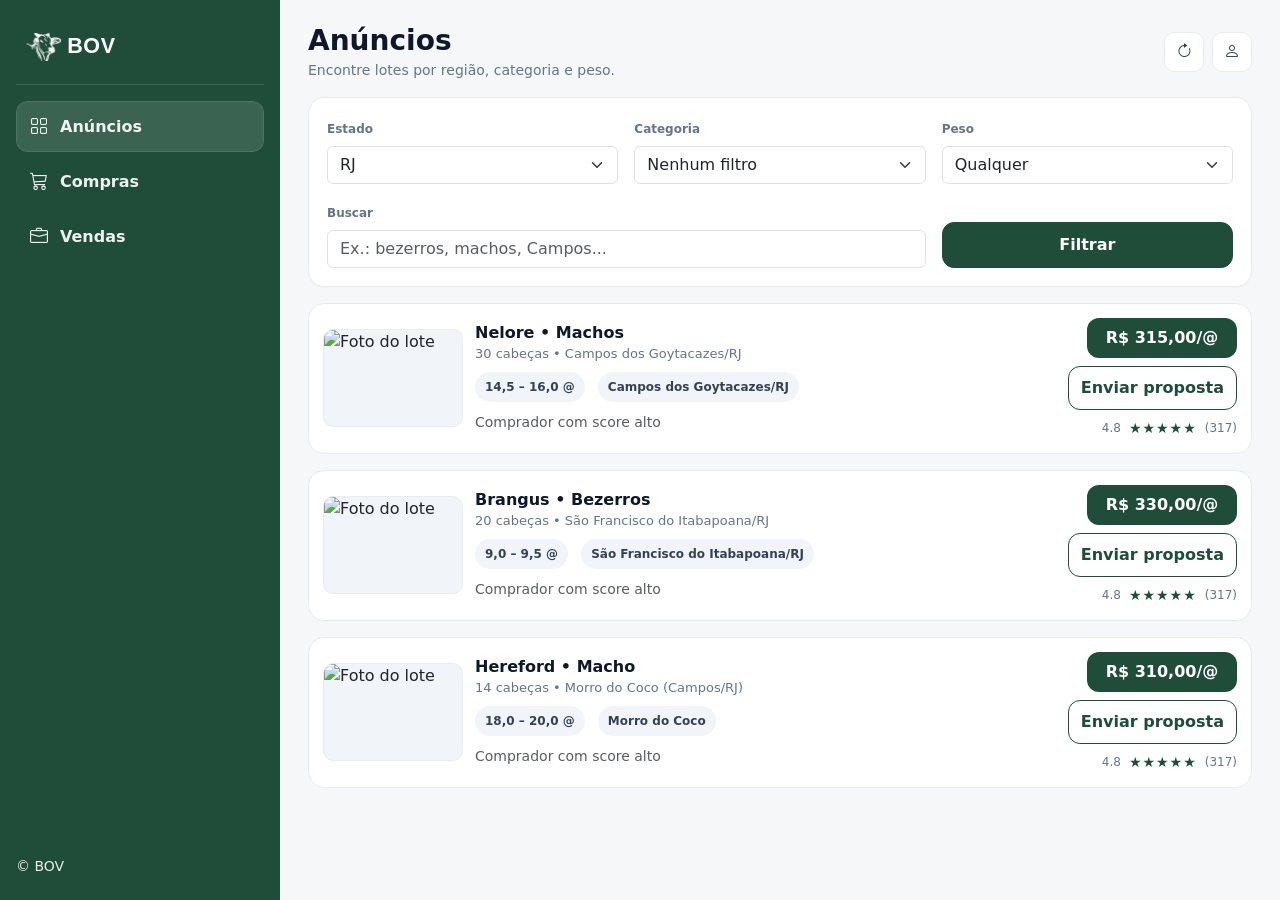
==== bov-site/anuncios.html @ c0578705 "Update anuncios.html" ====
<!doctype html>
<html lang="pt-br">
<head>
  <meta charset="utf-8" />
  <meta name="viewport" content="width=device-width, initial-scale=1" />
  <title>BOV • Anúncios</title>

  <!-- Bootstrap 5 -->
  <link href="https://cdn.jsdelivr.net/npm/bootstrap@5.3.3/dist/css/bootstrap.min.css" rel="stylesheet">
  <!-- Bootstrap Icons -->
  <link href="https://cdn.jsdelivr.net/npm/bootstrap-icons@1.11.3/font/bootstrap-icons.min.css" rel="stylesheet">

  <!-- Seu CSS (depois do Bootstrap) -->
  <link rel="stylesheet" href="main.css">

  <!-- CSS extra apenas para o layout do painel -->
  <style>
    :root{
      --bov-green: #1F4D3A;
      --bov-green-2: #1b4434;
      --bov-bg: #f6f7f9;
      --bov-border: #e9ecef;
    }

    body{ background: var(--bov-bg); }

    /* Sidebar (desktop) */
    .bov-shell{
      min-height: 100vh;
      display: flex;
    }
    .bov-sidebar{
      width: 280px;
      background: var(--bov-green);
      color: #fff;
      position: sticky;
      top: 0;
      height: 100vh;
      padding: 22px 16px;
      display: none; /* aparece no lg+ */
    }
    @media (min-width: 992px){
      .bov-sidebar{ display: flex; flex-direction: column; }
    }

    .bov-brand{
      display: flex;
      align-items: center;
      gap: 12px;
      padding: 6px 10px 18px;
      border-bottom: 1px solid rgba(255,255,255,.12);
      margin-bottom: 16px;
    }
    .bov-brand .logo-box{
      width: 42px; height: 42px;
      border-radius: 10px;
      background: rgba(255,255,255,.10);
      display: grid; place-items: center;
    }
    .bov-brand .brand-text{
      font-weight: 800;
      letter-spacing: .5px;
      font-size: 28px;
      line-height: 1;
      margin: 0;
    }

    .bov-nav .nav-link{
      color: rgba(255,255,255,.92);
      border-radius: 12px;
      padding: 12px 14px;
      display: flex;
      align-items: center;
      gap: 12px;
      font-weight: 600;
    }
    .bov-nav .nav-link:hover{
      background: rgba(255,255,255,.10);
      color: #fff;
    }
    .bov-nav .nav-link.active{
      background: rgba(255,255,255,.12);
      box-shadow: inset 0 0 0 1px rgba(255,255,255,.10);
    }
    .bov-nav .nav-link i{ font-size: 18px; }

    /* Área principal */
    .bov-main{
      flex: 1;
      padding: 18px 14px 40px;
    }
    @media (min-width: 992px){
      .bov-main{ padding: 24px 28px 60px; }
    }

    /* Topbar */
    .bov-topbar{
      display: flex;
      align-items: center;
      justify-content: space-between;
      gap: 12px;
      margin-bottom: 16px;
    }
    .bov-page-title{
      margin: 0;
      font-weight: 800;
      color: #0f172a;
      font-size: 28px;
    }
    .bov-page-sub{
      margin: 2px 0 0;
      color: #64748b;
      font-size: 14px;
    }
    .icon-btn{
      width: 40px; height: 40px;
      border-radius: 10px;
      border: 1px solid var(--bov-border);
      background: #fff;
      display: inline-flex;
      align-items: center;
      justify-content: center;
      color: #334155;
    }
    .icon-btn:hover{ background: #f8fafc; }

    /* Cards */
    .bov-card{
      border: 1px solid var(--bov-border);
      border-radius: 16px;
      background: #fff;
      box-shadow: 0 1px 0 rgba(15,23,42,.02);
    }
    .bov-card .card-body{ padding: 16px; }
    @media (min-width: 992px){
      .bov-card .card-body{ padding: 18px; }
    }

    .form-label{ font-size: 12px; color: #64748b; font-weight: 700; }

    .btn-bov{
      background: var(--bov-green);
      border-color: var(--bov-green);
      color: #fff;
      font-weight: 700;
      border-radius: 12px;
      padding: 10px 14px;
    }
    .btn-bov:hover{
      background: var(--bov-green-2);
      border-color: var(--bov-green-2);
      color: #fff;
    }

    /* Item de anúncio */
    .ad-item{
      padding: 14px;
      border-radius: 16px;
      border: 1px solid var(--bov-border);
      background: #fff;
      display: grid;
      grid-template-columns: 120px 1fr;
      gap: 12px;
    }
    @media (min-width: 768px){
      .ad-item{
        grid-template-columns: 140px 1fr 220px;
        align-items: center;
      }
    }
    .ad-thumb{
      width: 100%;
      height: 92px;
      border-radius: 10px;
      object-fit: cover;
      border: 1px solid var(--bov-border);
      background: #f1f5f9;
    }
    @media (min-width: 768px){
      .ad-thumb{ height: 98px; }
    }

    .ad-title{
      font-weight: 800;
      margin: 0 0 2px;
      color: #0f172a;
      font-size: 16px;
    }
    .ad-meta{
      color: #64748b;
      font-size: 13px;
      margin: 0 0 8px;
    }
    .chip{
      display: inline-flex;
      align-items: center;
      gap: 6px;
      padding: 6px 10px;
      border-radius: 999px;
      background: #f1f5f9;
      color: #334155;
      font-size: 12px;
      font-weight: 700;
      margin-right: 8px;
      margin-bottom: 6px;
    }

    .ad-right{
      display: flex;
      flex-direction: column;
      gap: 8px;
      align-items: flex-end;
      justify-content: center;
    }
    @media (max-width: 767.98px){
      .ad-right{
        grid-column: 1 / -1;
        align-items: stretch;
      }
    }
    .price-badge{
      background: var(--bov-green);
      color: #fff;
      font-weight: 900;
      border-radius: 12px;
      padding: 8px 12px;
      display: inline-block;
      text-align: center;
      min-width: 150px;
    }
    .btn-proposta{
      background: #ffffff;
      border: 1px solid var(--bov-green);
      color: var(--bov-green);
      font-weight: 800;
      border-radius: 12px;
      padding: 9px 12px;
    }
    .btn-proposta:hover{
      background: #f0f7f4;
      color: var(--bov-green);
      border-color: var(--bov-green);
    }
    .rating{
      color: #64748b;
      font-size: 12px;
      display: flex;
      align-items: center;
      gap: 8px;
      justify-content: flex-end;
    }
    .stars{
      color: #1F4D3A; /* pode trocar depois se quiser dourado */
      letter-spacing: 1px;
      font-size: 14px;
    }

    /* Offcanvas (mobile) */
    .offcanvas.bov-offcanvas{
      background: var(--bov-green);
      color: #fff;
    }
    .offcanvas .nav-link{ color: rgba(255,255,255,.92); }
    .offcanvas .nav-link.active{ background: rgba(255,255,255,.12); }
    .offcanvas .btn-close{ filter: invert(1); }

    .bov-logo{
  height: 38px;
  width: auto;
}
  </style>
</head>

<body>
  <div class="bov-shell">

    <!-- Sidebar (desktop) -->
    <aside class="bov-sidebar">
      <div class="bov-brand">
        <img src="assets/images/logo/white-logo.svg" alt="BOV" class="bov-logo">
      </div>

      <nav class="nav flex-column bov-nav gap-1">
        <a class="nav-link active" href="#">
          <i class="bi bi-grid"></i>
          Anúncios
        </a>
        <a class="nav-link" href="#">
          <i class="bi bi-cart3"></i>
          Compras
        </a>
        <a class="nav-link" href="#">
          <i class="bi bi-briefcase"></i>
          Vendas
        </a>
      </nav>

      <div class="mt-auto pt-3" style="opacity:.9;">
        <small>© BOV</small>
      </div>
    </aside>

    <!-- Main -->
    <main class="bov-main">

      <!-- Topbar (com botão do menu no mobile) -->
      <div class="bov-topbar">
        <div class="d-flex align-items-start gap-2">
          <!-- Botão menu (mobile) -->
          <button class="btn btn-bov d-lg-none" type="button"
                  data-bs-toggle="offcanvas" data-bs-target="#mobileMenu"
                  aria-controls="mobileMenu">
            <i class="bi bi-list"></i>
          </button>

          <div>
            <h1 class="bov-page-title">Anúncios</h1>
            <p class="bov-page-sub">Encontre lotes por região, categoria e peso.</p>
          </div>
        </div>

        <div class="d-flex align-items-center gap-2">
          <button class="icon-btn" type="button" aria-label="Atualizar">
            <i class="bi bi-arrow-clockwise"></i>
          </button>
          <button class="icon-btn" type="button" aria-label="Conta">
            <i class="bi bi-person"></i>
          </button>
        </div>
      </div>

      <!-- Filtros -->
      <section class="bov-card mb-3">
        <div class="card-body">
          <form class="row g-3 align-items-end">
            <div class="col-12 col-md-4">
              <label class="form-label" for="estado">Estado</label>
              <select class="form-select" id="estado">
                <option selected>RJ</option>
                <option>ES</option>
                <option>MG</option>
                <option>SP</option>
              </select>
            </div>

            <div class="col-12 col-md-4">
              <label class="form-label" for="categoria">Categoria</label>
              <select class="form-select" id="categoria">
                <option selected>Nenhum filtro</option>
                <option>Bezerros</option>
                <option>Machos</option>
                <option>Fêmeas</option>
              </select>
            </div>

            <div class="col-12 col-md-4">
              <label class="form-label" for="peso">Peso</label>
              <select class="form-select" id="peso">
                <option selected>Qualquer</option>
                <option>Até 10@</option>
                <option>10–14@</option>
                <option>14–18@</option>
                <option>18@+</option>
              </select>
            </div>

            <div class="col-12 col-md-8">
              <label class="form-label" for="buscar">Buscar</label>
              <input class="form-control" id="buscar" placeholder="Ex.: bezerros, machos, Campos..." />
            </div>

            <div class="col-12 col-md-4 d-grid">
              <button class="btn btn-bov" type="button">Filtrar</button>
            </div>
          </form>
        </div>
      </section>

      <!-- Lista de anúncios -->
      <section class="d-grid gap-3">

        <!-- Item 1 -->
        <article class="ad-item">
          <img class="ad-thumb" src="https://placehold.co/320x220" alt="Foto do lote" />

          <div>
            <h3 class="ad-title">Nelore • Machos</h3>
            <p class="ad-meta">30 cabeças • Campos dos Goytacazes/RJ</p>

            <div>
              <span class="chip">14,5 – 16,0 @</span>
              <span class="chip">Campos dos Goytacazes/RJ</span>
            </div>

            <div class="text-muted small mt-1">Comprador com score alto</div>
          </div>

          <div class="ad-right">
            <div class="price-badge">R$ 315,00/@</div>
            <button class="btn-proposta" type="button">Enviar proposta</button>
            <div class="rating">
              <span>4.8</span>
              <span class="stars" aria-label="Avaliação 4.8 de 5">★★★★★</span>
              <span>(317)</span>
            </div>
          </div>
        </article>

        <!-- Item 2 -->
        <article class="ad-item">
          <img class="ad-thumb" src="https://placehold.co/320x220" alt="Foto do lote" />

          <div>
            <h3 class="ad-title">Brangus • Bezerros</h3>
            <p class="ad-meta">20 cabeças • São Francisco do Itabapoana/RJ</p>

            <div>
              <span class="chip">9,0 – 9,5 @</span>
              <span class="chip">São Francisco do Itabapoana/RJ</span>
            </div>

            <div class="text-muted small mt-1">Comprador com score alto</div>
          </div>

          <div class="ad-right">
            <div class="price-badge">R$ 330,00/@</div>
            <button class="btn-proposta" type="button">Enviar proposta</button>
            <div class="rating">
              <span>4.8</span>
              <span class="stars" aria-label="Avaliação 4.8 de 5">★★★★★</span>
              <span>(317)</span>
            </div>
          </div>
        </article>

        <!-- Item 3 -->
        <article class="ad-item">
          <img class="ad-thumb" src="https://placehold.co/320x220" alt="Foto do lote" />

          <div>
            <h3 class="ad-title">Hereford • Macho</h3>
            <p class="ad-meta">14 cabeças • Morro do Coco (Campos/RJ)</p>

            <div>
              <span class="chip">18,0 – 20,0 @</span>
              <span class="chip">Morro do Coco</span>
            </div>

            <div class="text-muted small mt-1">Comprador com score alto</div>
          </div>

          <div class="ad-right">
            <div class="price-badge">R$ 310,00/@</div>
            <button class="btn-proposta" type="button">Enviar proposta</button>
            <div class="rating">
              <span>4.8</span>
              <span class="stars" aria-label="Avaliação 4.8 de 5">★★★★★</span>
              <span>(317)</span>
            </div>
          </div>
        </article>

      </section>

    </main>
  </div>

  <!-- Offcanvas menu (mobile) -->
  <div class="offcanvas offcanvas-start bov-offcanvas" tabindex="-1" id="mobileMenu" aria-labelledby="mobileMenuLabel">
    <div class="offcanvas-header">
      <div class="d-flex align-items-center gap-2">
        <div class="logo-box" aria-hidden="true">
          <i class="bi bi-droplet-half"></i>
        </div>
         <img src="assets/images/logo/white-logo.svg" alt="BOV" class="bov-logo">
      </div>
      <button type="button" class="btn-close" data-bs-dismiss="offcanvas" aria-label="Fechar"></button>
    </div>
    <div class="offcanvas-body">
      <nav class="nav flex-column bov-nav gap-1">
        <a class="nav-link active" href="#"><i class="bi bi-grid"></i> Anúncios</a>
        <a class="nav-link" href="#"><i class="bi bi-cart3"></i> Compras</a>
        <a class="nav-link" href="#"><i class="bi bi-briefcase"></i> Vendas</a>
      </nav>
    </div>
  </div>

  <!-- Bootstrap JS -->
  <script src="https://cdn.jsdelivr.net/npm/bootstrap@5.3.3/dist/js/bootstrap.bundle.min.js"></script>
</body>
</html>
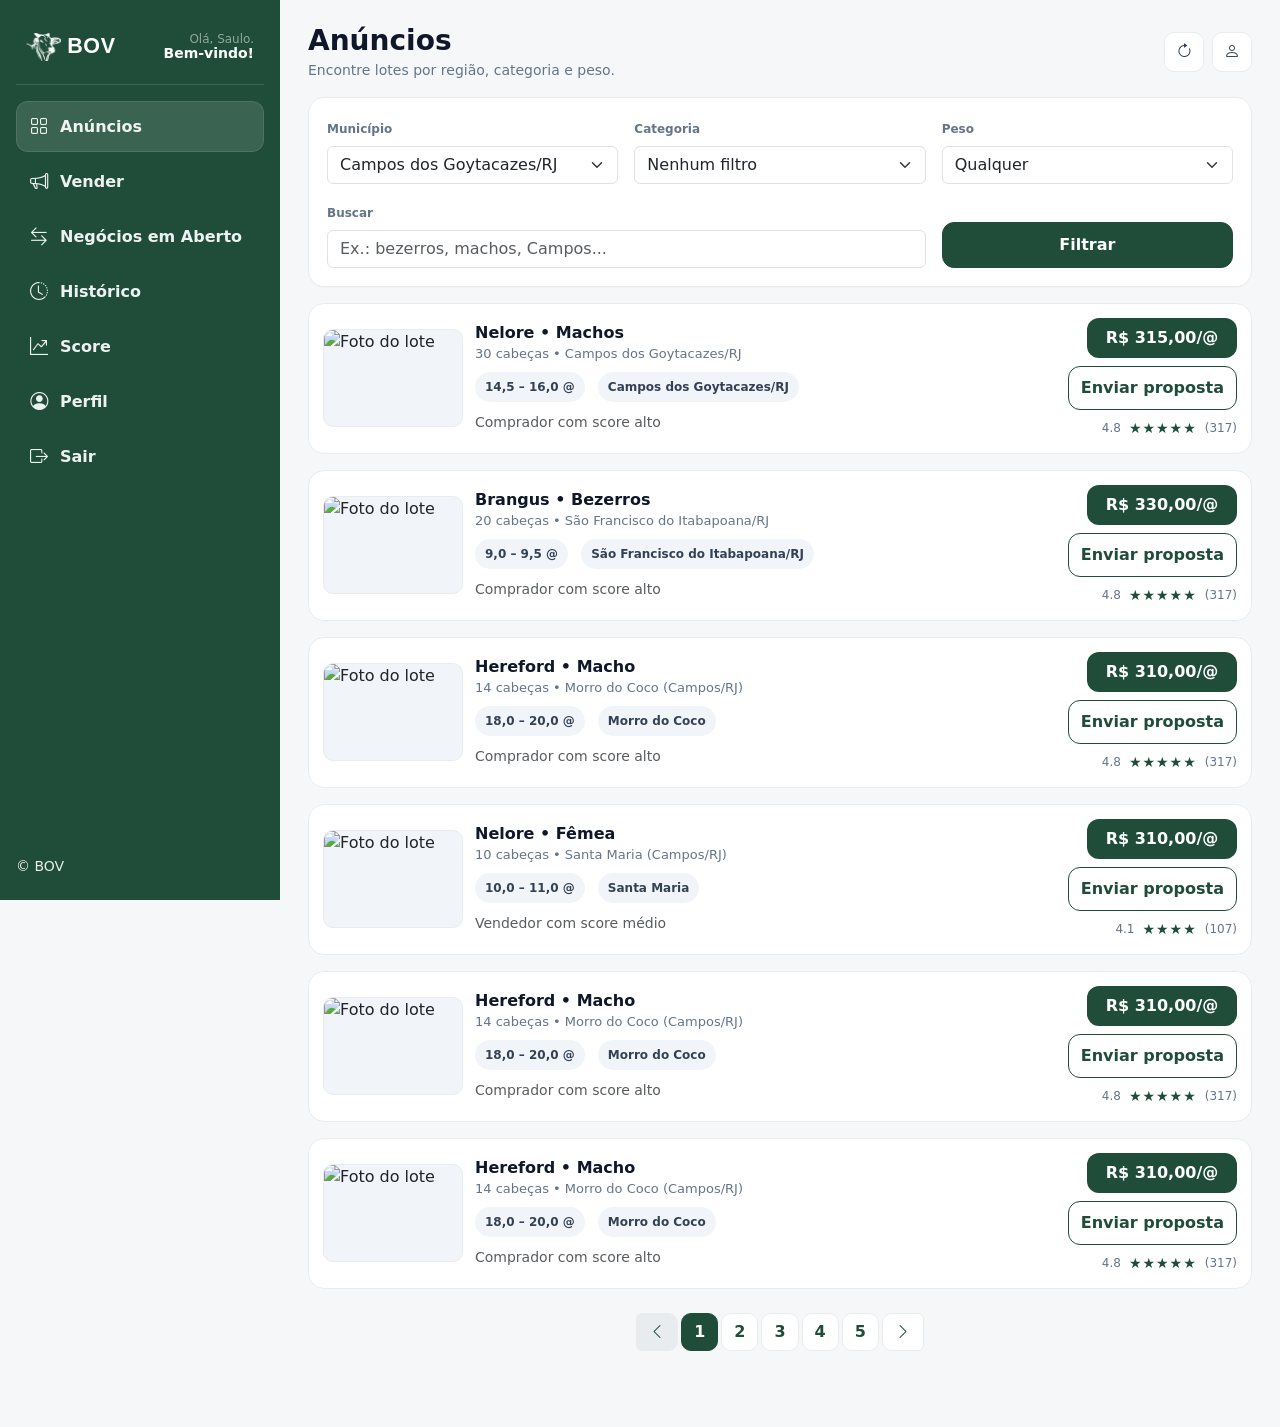
==== commit 9c6d182c: "Update anuncios.html" ====
--- a/bov-site/anuncios.html
+++ b/bov-site/anuncios.html
@@ -265,9 +265,43 @@
     .offcanvas .btn-close{ filter: invert(1); }
 
     .bov-logo{
-  height: 38px;
-  width: auto;
+    height: 38px;
+    width: auto;
+    }
+
+    .pagination .page-link{
+  color: #1F4D3A; /* mesma cor da sidebar */
+  border-radius: 10px;
+  margin: 0 4px;
+  border: 1px solid #e9ecef;
+  font-weight: 600;
 }
+
+.pagination .page-item.active .page-link{
+  background-color: #1F4D3A;
+  border-color: #1F4D3A;
+  color: #fff;
+}
+
+.pagination .page-link:hover{
+  background-color: rgba(31, 77, 58, 0.08);
+  color: #1F4D3A;
+  border-color: #1F4D3A;
+}
+
+.welcome-text{
+  line-height: 1.1;
+}
+
+.welcome-text .small{
+  font-size: 12px;
+}
+
+.welcome-text .fw-bold{
+  font-size: 14px;
+}
+
+
   </style>
 </head>
 
@@ -276,24 +310,57 @@
 
     <!-- Sidebar (desktop) -->
     <aside class="bov-sidebar">
-      <div class="bov-brand">
-        <img src="assets/images/logo/white-logo.svg" alt="BOV" class="bov-logo">
-      </div>
-
-      <nav class="nav flex-column bov-nav gap-1">
-        <a class="nav-link active" href="#">
-          <i class="bi bi-grid"></i>
-          Anúncios
-        </a>
-        <a class="nav-link" href="#">
-          <i class="bi bi-cart3"></i>
-          Compras
-        </a>
-        <a class="nav-link" href="#">
-          <i class="bi bi-briefcase"></i>
-          Vendas
-        </a>
-      </nav>
+      <div class="bov-brand d-flex align-items-center justify-content-between">
+  
+  <div class="d-flex align-items-center gap-3">
+    <img src="assets/images/logo/white-logo.svg" alt="BOV" class="bov-logo">
+  </div>
+
+  <div class="welcome-text text-end">
+    <div class="small text-white-50">Olá, Saulo.</div>
+    <div class="fw-bold text-white">Bem-vindo!</div>
+  </div>
+
+</div>
+
+<nav class="nav flex-column bov-nav gap-1">
+
+  <a class="nav-link active" href="#">
+    <i class="bi bi-grid"></i>
+    Anúncios
+  </a>
+
+  <a class="nav-link" href="#">
+    <i class="bi bi-megaphone"></i>
+    Vender
+  </a>
+
+  <a class="nav-link" href="#">
+    <i class="bi bi-arrow-left-right"></i>
+    Negócios em Aberto
+  </a>
+
+  <a class="nav-link" href="#">
+    <i class="bi bi-clock-history"></i>
+    Histórico
+  </a>
+
+  <a class="nav-link" href="#">
+    <i class="bi bi-graph-up-arrow"></i>
+    Score
+  </a>
+
+  <a class="nav-link" href="#">
+    <i class="bi bi-person-circle"></i>
+    Perfil
+  </a>
+
+  <a class="nav-link" href="#">
+    <i class="bi bi-box-arrow-right"></i>
+    Sair
+  </a>
+
+</nav>
 
       <div class="mt-auto pt-3" style="opacity:.9;">
         <small>© BOV</small>
@@ -334,12 +401,14 @@
         <div class="card-body">
           <form class="row g-3 align-items-end">
             <div class="col-12 col-md-4">
-              <label class="form-label" for="estado">Estado</label>
-              <select class="form-select" id="estado">
-                <option selected>RJ</option>
-                <option>ES</option>
-                <option>MG</option>
-                <option>SP</option>
+              <label class="form-label" for="municipio">Município</label>
+              <select class="form-select" id="municipio">
+                <option >Cambuci/RJ</option>
+                <option selected>Campos dos Goytacazes/RJ</option>
+                <option>Itaperuna/RJ</option>
+                <option>Bom Jesus do Itabapoana/RJ</option>
+                <option>São Fidélis/RJ</option>
+                <option>São Francisco do Itabapoana/RJ</option>
               </select>
             </div>
 
@@ -460,10 +529,137 @@
           </div>
         </article>
 
+ <!-- Item 4 -->
+        <article class="ad-item">
+          <img class="ad-thumb" src="https://placehold.co/320x220" alt="Foto do lote" />
+
+          <div>
+            <h3 class="ad-title">Nelore • Fêmea</h3>
+            <p class="ad-meta">10 cabeças • Santa Maria (Campos/RJ)</p>
+
+            <div>
+              <span class="chip">10,0 – 11,0 @</span>
+              <span class="chip">Santa Maria</span>
+            </div>
+
+            <div class="text-muted small mt-1">Vendedor com score médio</div>
+          </div>
+
+          <div class="ad-right">
+            <div class="price-badge">R$ 310,00/@</div>
+            <button class="btn-proposta" type="button">Enviar proposta</button>
+            <div class="rating">
+              <span>4.1</span>
+              <span class="stars" aria-label="Avaliação 4.1 de 5">★★★★</span>
+              <span>(107)</span>
+            </div>
+          </div>
+        </article>
+
+         <!-- Item 5 -->
+        <article class="ad-item">
+          <img class="ad-thumb" src="https://placehold.co/320x220" alt="Foto do lote" />
+
+          <div>
+            <h3 class="ad-title">Hereford • Macho</h3>
+            <p class="ad-meta">14 cabeças • Morro do Coco (Campos/RJ)</p>
+
+            <div>
+              <span class="chip">18,0 – 20,0 @</span>
+              <span class="chip">Morro do Coco</span>
+            </div>
+
+            <div class="text-muted small mt-1">Comprador com score alto</div>
+          </div>
+
+          <div class="ad-right">
+            <div class="price-badge">R$ 310,00/@</div>
+            <button class="btn-proposta" type="button">Enviar proposta</button>
+            <div class="rating">
+              <span>4.8</span>
+              <span class="stars" aria-label="Avaliação 4.8 de 5">★★★★★</span>
+              <span>(317)</span>
+            </div>
+          </div>
+        </article>
+
+         <!-- Item 6 -->
+        <article class="ad-item">
+          <img class="ad-thumb" src="https://placehold.co/320x220" alt="Foto do lote" />
+
+          <div>
+            <h3 class="ad-title">Hereford • Macho</h3>
+            <p class="ad-meta">14 cabeças • Morro do Coco (Campos/RJ)</p>
+
+            <div>
+              <span class="chip">18,0 – 20,0 @</span>
+              <span class="chip">Morro do Coco</span>
+            </div>
+
+            <div class="text-muted small mt-1">Comprador com score alto</div>
+          </div>
+
+          <div class="ad-right">
+            <div class="price-badge">R$ 310,00/@</div>
+            <button class="btn-proposta" type="button">Enviar proposta</button>
+            <div class="rating">
+              <span>4.8</span>
+              <span class="stars" aria-label="Avaliação 4.8 de 5">★★★★★</span>
+              <span>(317)</span>
+            </div>
+          </div>
+        </article>
+
+
+
+
+
+
+
+        
       </section>
-
+<nav aria-label="Paginação de anúncios" class="mt-4">
+  <ul class="pagination justify-content-center">
+
+    <li class="page-item disabled">
+      <a class="page-link" href="#" tabindex="-1">
+        <i class="bi bi-chevron-left"></i>
+      </a>
+    </li>
+
+    <li class="page-item active">
+      <a class="page-link" href="#">1</a>
+    </li>
+
+    <li class="page-item">
+      <a class="page-link" href="#">2</a>
+    </li>
+
+    <li class="page-item">
+      <a class="page-link" href="#">3</a>
+    </li>
+
+    <li class="page-item">
+      <a class="page-link" href="#">4</a>
+    </li>
+
+    <li class="page-item">
+      <a class="page-link" href="#">5</a>
+    </li>
+
+    <li class="page-item">
+      <a class="page-link" href="#">
+        <i class="bi bi-chevron-right"></i>
+      </a>
+    </li>
+
+  </ul>
+</nav>
     </main>
+    
   </div>
+
+  
 
   <!-- Offcanvas menu (mobile) -->
   <div class="offcanvas offcanvas-start bov-offcanvas" tabindex="-1" id="mobileMenu" aria-labelledby="mobileMenuLabel">
@@ -472,15 +668,19 @@
         <div class="logo-box" aria-hidden="true">
           <i class="bi bi-droplet-half"></i>
         </div>
-         <img src="assets/images/logo/white-logo.svg" alt="BOV" class="bov-logo">
+        <img src="assets/images/logo/white-logo.svg" alt="BOV" class="bov-logo">
       </div>
       <button type="button" class="btn-close" data-bs-dismiss="offcanvas" aria-label="Fechar"></button>
     </div>
     <div class="offcanvas-body">
       <nav class="nav flex-column bov-nav gap-1">
         <a class="nav-link active" href="#"><i class="bi bi-grid"></i> Anúncios</a>
-        <a class="nav-link" href="#"><i class="bi bi-cart3"></i> Compras</a>
-        <a class="nav-link" href="#"><i class="bi bi-briefcase"></i> Vendas</a>
+        <a class="nav-link" href="#"><i class="bi bi-megaphone"></i> Vender</a>
+        <a class="nav-link" href="#"><i class="bi bi-arrow-left-right"></i> Negócios em Aberto</a>
+        <a class="nav-link" href="#"><i class="bi bi-clock-history"></i> Histórico</a>
+        <a class="nav-link" href="#"><i class="bi bi-graph-up-arrow"></i> Score</a>
+        <a class="nav-link" href="#"><i class="bi bi-person-circle"></i> Perfil</a>
+        <a class="nav-link" href="#"><i class="bi bi-box-arrow-right"></i> Sair</a>
       </nav>
     </div>
   </div>
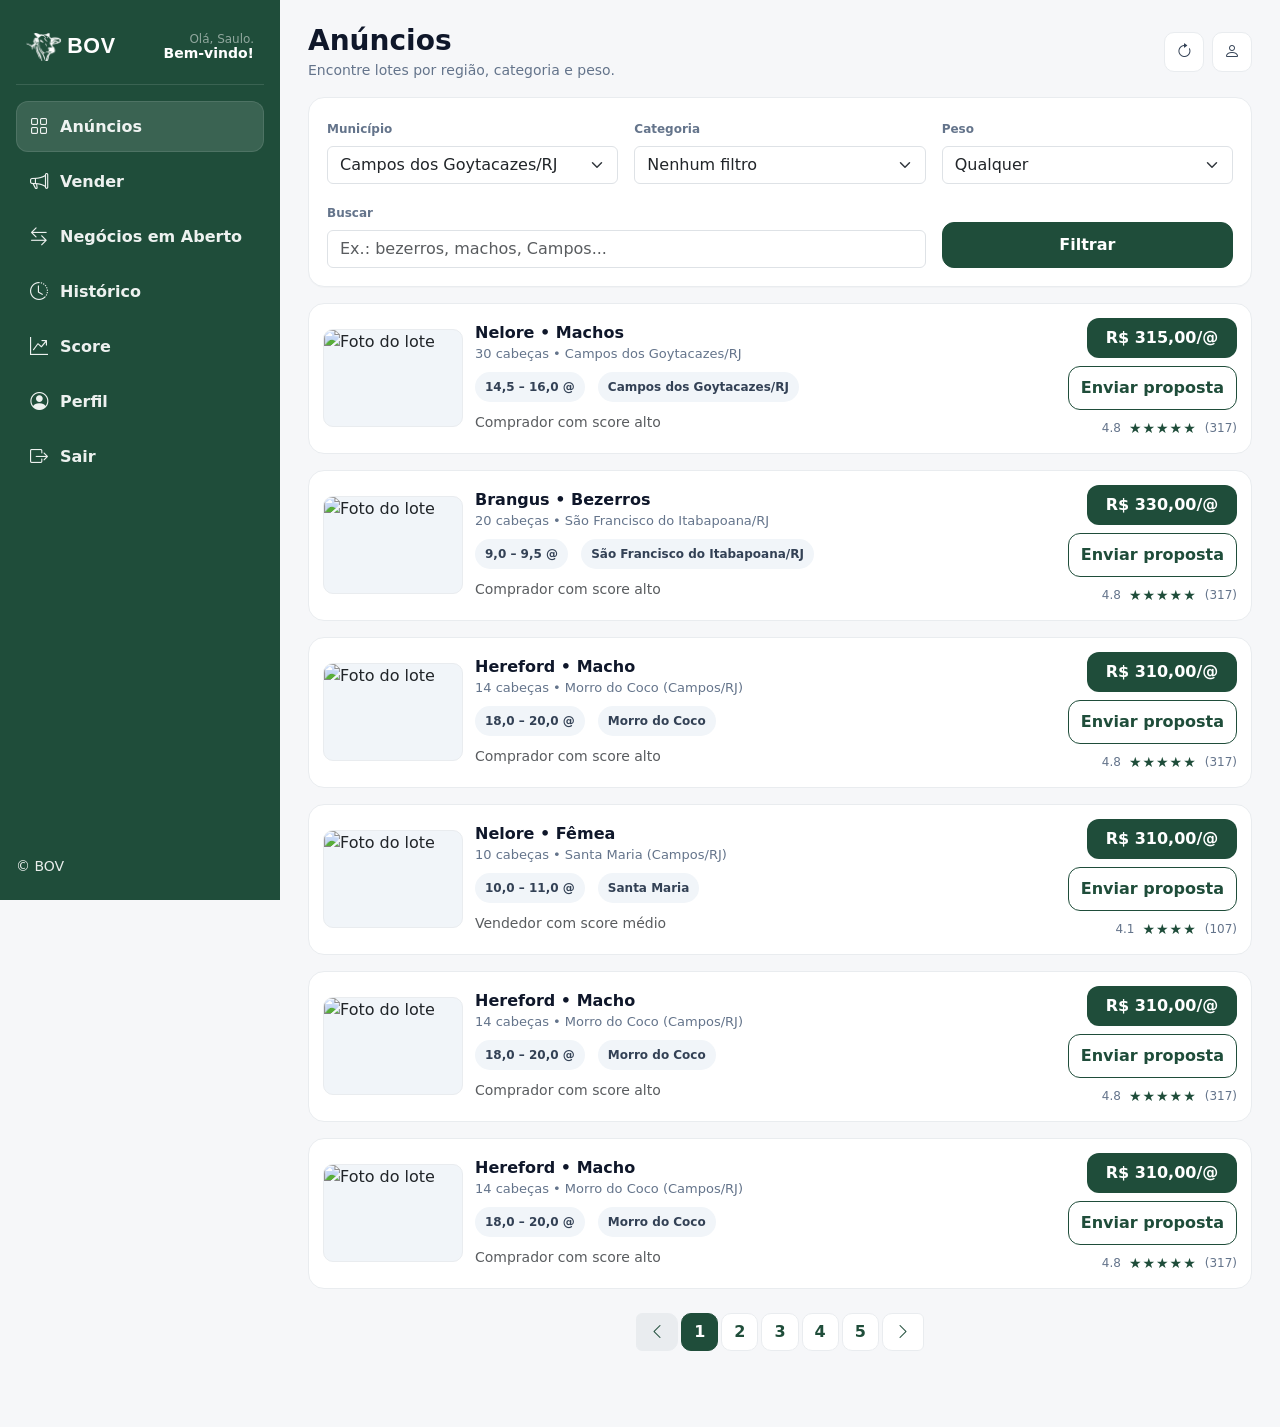
==== commit eebe694d: "Update anuncios.html" ====
--- a/bov-site/anuncios.html
+++ b/bov-site/anuncios.html
@@ -664,14 +664,13 @@
   <!-- Offcanvas menu (mobile) -->
   <div class="offcanvas offcanvas-start bov-offcanvas" tabindex="-1" id="mobileMenu" aria-labelledby="mobileMenuLabel">
     <div class="offcanvas-header">
-      <div class="d-flex align-items-center gap-2">
-        <div class="logo-box" aria-hidden="true">
-          <i class="bi bi-droplet-half"></i>
-        </div>
-        <img src="assets/images/logo/white-logo.svg" alt="BOV" class="bov-logo">
-      </div>
-      <button type="button" class="btn-close" data-bs-dismiss="offcanvas" aria-label="Fechar"></button>
+  <div class="d-flex align-items-center gap-3">
+    <img src="assets/images/logo/white-logo.svg" alt="BOV" class="bov-logo">
+    <div class="welcome-text">
+      <div class="small text-white-50">Olá, Saulo.</div>
+      <div class="fw-bold text-white">Bem-vindo!</div>
     </div>
+  </div>
     <div class="offcanvas-body">
       <nav class="nav flex-column bov-nav gap-1">
         <a class="nav-link active" href="#"><i class="bi bi-grid"></i> Anúncios</a>
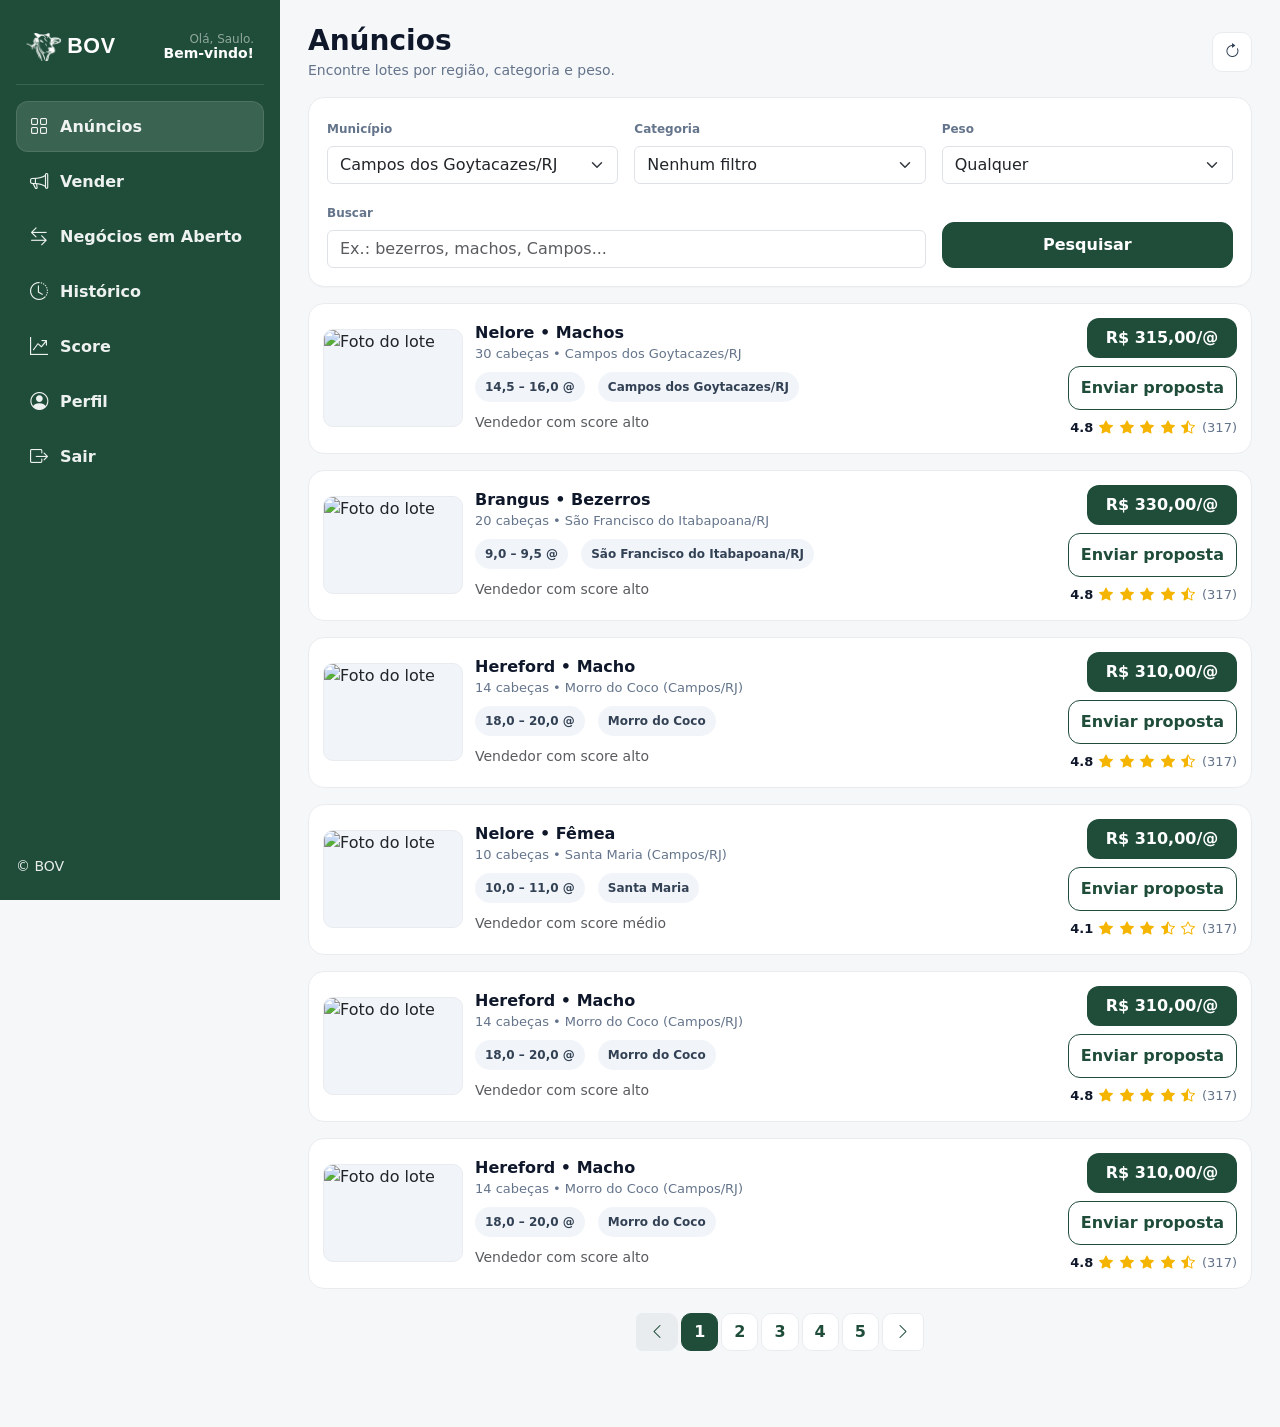
==== commit facf76fd: "Update anuncios.html" ====
--- a/bov-site/anuncios.html
+++ b/bov-site/anuncios.html
@@ -301,7 +301,23 @@
   font-size: 14px;
 }
 
-
+.stars{
+  color: #f4b400; /* dourado elegante */
+  font-size: 14px;
+}
+
+.rating{
+  display: flex;
+  align-items: center;
+  gap: 6px;
+  font-size: 13px;
+  color: #64748b;
+}
+
+.rating-value{
+  font-weight: 700;
+  color: #0f172a;
+}
   </style>
 </head>
 
@@ -389,9 +405,6 @@
         <div class="d-flex align-items-center gap-2">
           <button class="icon-btn" type="button" aria-label="Atualizar">
             <i class="bi bi-arrow-clockwise"></i>
-          </button>
-          <button class="icon-btn" type="button" aria-label="Conta">
-            <i class="bi bi-person"></i>
           </button>
         </div>
       </div>
@@ -439,7 +452,7 @@
             </div>
 
             <div class="col-12 col-md-4 d-grid">
-              <button class="btn btn-bov" type="button">Filtrar</button>
+              <button class="btn btn-bov" type="button">Pesquisar</button>
             </div>
           </form>
         </div>
@@ -461,17 +474,26 @@
               <span class="chip">Campos dos Goytacazes/RJ</span>
             </div>
 
-            <div class="text-muted small mt-1">Comprador com score alto</div>
+            <div class="text-muted small mt-1">Vendedor com score alto</div>
           </div>
 
           <div class="ad-right">
             <div class="price-badge">R$ 315,00/@</div>
-            <button class="btn-proposta" type="button">Enviar proposta</button>
-            <div class="rating">
-              <span>4.8</span>
-              <span class="stars" aria-label="Avaliação 4.8 de 5">★★★★★</span>
-              <span>(317)</span>
-            </div>
+            <button class="btn-proposta" type="button">Enviar proposta</button>         
+                <div class="rating">
+                <span class="rating-value">4.8</span>
+
+                <div class="stars">
+                    <i class="bi bi-star-fill"></i>
+                    <i class="bi bi-star-fill"></i>
+                    <i class="bi bi-star-fill"></i>
+                    <i class="bi bi-star-fill"></i>
+                    <i class="bi bi-star-half"></i>
+                </div>
+
+                <span class="rating-count">(317)</span>
+                </div>
+
           </div>
         </article>
 
@@ -488,16 +510,24 @@
               <span class="chip">São Francisco do Itabapoana/RJ</span>
             </div>
 
-            <div class="text-muted small mt-1">Comprador com score alto</div>
+            <div class="text-muted small mt-1">Vendedor com score alto</div>
           </div>
 
           <div class="ad-right">
             <div class="price-badge">R$ 330,00/@</div>
             <button class="btn-proposta" type="button">Enviar proposta</button>
             <div class="rating">
-              <span>4.8</span>
-              <span class="stars" aria-label="Avaliação 4.8 de 5">★★★★★</span>
-              <span>(317)</span>
+            <span class="rating-value">4.8</span>
+
+            <div class="stars">
+                <i class="bi bi-star-fill"></i>
+                <i class="bi bi-star-fill"></i>
+                <i class="bi bi-star-fill"></i>
+                <i class="bi bi-star-fill"></i>
+                <i class="bi bi-star-half"></i>
+            </div>
+
+            <span class="rating-count">(317)</span>
             </div>
           </div>
         </article>
@@ -515,17 +545,25 @@
               <span class="chip">Morro do Coco</span>
             </div>
 
-            <div class="text-muted small mt-1">Comprador com score alto</div>
+            <div class="text-muted small mt-1">Vendedor com score alto</div>
           </div>
 
           <div class="ad-right">
             <div class="price-badge">R$ 310,00/@</div>
             <button class="btn-proposta" type="button">Enviar proposta</button>
-            <div class="rating">
-              <span>4.8</span>
-              <span class="stars" aria-label="Avaliação 4.8 de 5">★★★★★</span>
-              <span>(317)</span>
-            </div>
+                <div class="rating">
+                <span class="rating-value">4.8</span>
+
+                <div class="stars">
+                    <i class="bi bi-star-fill"></i>
+                    <i class="bi bi-star-fill"></i>
+                    <i class="bi bi-star-fill"></i>
+                    <i class="bi bi-star-fill"></i>
+                    <i class="bi bi-star-half"></i>
+                </div>
+
+                <span class="rating-count">(317)</span>
+                </div>
           </div>
         </article>
 
@@ -548,11 +586,19 @@
           <div class="ad-right">
             <div class="price-badge">R$ 310,00/@</div>
             <button class="btn-proposta" type="button">Enviar proposta</button>
-            <div class="rating">
-              <span>4.1</span>
-              <span class="stars" aria-label="Avaliação 4.1 de 5">★★★★</span>
-              <span>(107)</span>
-            </div>
+                <div class="rating">
+                <span class="rating-value">4.1</span>
+
+                <div class="stars">
+                    <i class="bi bi-star-fill"></i>
+                    <i class="bi bi-star-fill"></i>
+                    <i class="bi bi-star-fill"></i>
+                    <i class="bi bi-star-half"></i>
+                    <i class="bi bi-star"></i>
+                </div>
+
+                <span class="rating-count">(317)</span>
+                </div>
           </div>
         </article>
 
@@ -569,17 +615,25 @@
               <span class="chip">Morro do Coco</span>
             </div>
 
-            <div class="text-muted small mt-1">Comprador com score alto</div>
+            <div class="text-muted small mt-1">Vendedor com score alto</div>
           </div>
 
           <div class="ad-right">
             <div class="price-badge">R$ 310,00/@</div>
             <button class="btn-proposta" type="button">Enviar proposta</button>
-            <div class="rating">
-              <span>4.8</span>
-              <span class="stars" aria-label="Avaliação 4.8 de 5">★★★★★</span>
-              <span>(317)</span>
-            </div>
+                <div class="rating">
+                <span class="rating-value">4.8</span>
+
+                <div class="stars">
+                    <i class="bi bi-star-fill"></i>
+                    <i class="bi bi-star-fill"></i>
+                    <i class="bi bi-star-fill"></i>
+                    <i class="bi bi-star-fill"></i>
+                    <i class="bi bi-star-half"></i>
+                </div>
+
+                <span class="rating-count">(317)</span>
+                </div>
           </div>
         </article>
 
@@ -596,17 +650,25 @@
               <span class="chip">Morro do Coco</span>
             </div>
 
-            <div class="text-muted small mt-1">Comprador com score alto</div>
+            <div class="text-muted small mt-1">Vendedor com score alto</div>
           </div>
 
           <div class="ad-right">
             <div class="price-badge">R$ 310,00/@</div>
             <button class="btn-proposta" type="button">Enviar proposta</button>
-            <div class="rating">
-              <span>4.8</span>
-              <span class="stars" aria-label="Avaliação 4.8 de 5">★★★★★</span>
-              <span>(317)</span>
-            </div>
+                <div class="rating">
+                <span class="rating-value">4.8</span>
+
+                <div class="stars">
+                    <i class="bi bi-star-fill"></i>
+                    <i class="bi bi-star-fill"></i>
+                    <i class="bi bi-star-fill"></i>
+                    <i class="bi bi-star-fill"></i>
+                    <i class="bi bi-star-half"></i>
+                </div>
+
+                <span class="rating-count">(317)</span>
+                </div>
           </div>
         </article>
 
@@ -664,13 +726,11 @@
   <!-- Offcanvas menu (mobile) -->
   <div class="offcanvas offcanvas-start bov-offcanvas" tabindex="-1" id="mobileMenu" aria-labelledby="mobileMenuLabel">
     <div class="offcanvas-header">
-  <div class="d-flex align-items-center gap-3">
-    <img src="assets/images/logo/white-logo.svg" alt="BOV" class="bov-logo">
-    <div class="welcome-text">
-      <div class="small text-white-50">Olá, Saulo.</div>
-      <div class="fw-bold text-white">Bem-vindo!</div>
+      <div class="d-flex align-items-center gap-2">
+        <img src="assets/images/logo/white-logo.svg" alt="BOV" class="bov-logo">
+      </div>
+      <button type="button" class="btn-close" data-bs-dismiss="offcanvas" aria-label="Fechar"></button>
     </div>
-  </div>
     <div class="offcanvas-body">
       <nav class="nav flex-column bov-nav gap-1">
         <a class="nav-link active" href="#"><i class="bi bi-grid"></i> Anúncios</a>
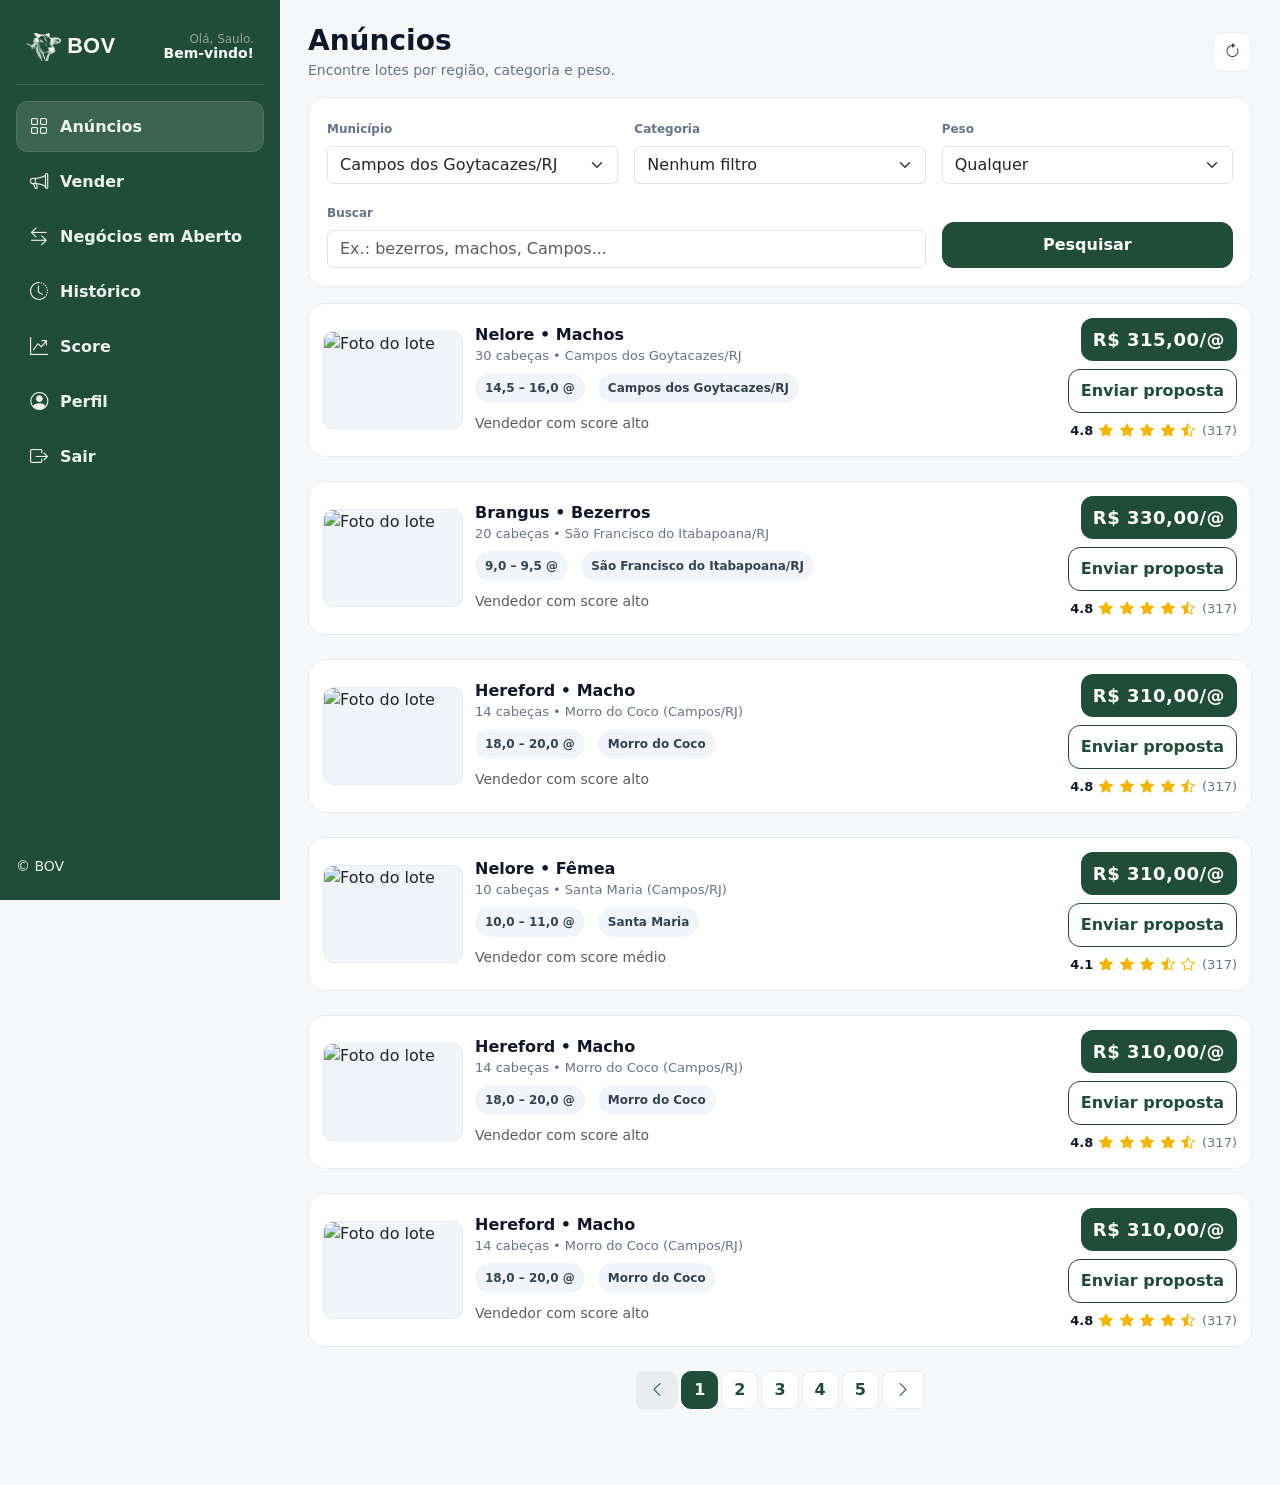
==== commit 69e2375c: "Update anuncios.html" ====
--- a/bov-site/anuncios.html
+++ b/bov-site/anuncios.html
@@ -48,7 +48,7 @@
       align-items: center;
       gap: 12px;
       padding: 6px 10px 18px;
-      border-bottom: 1px solid rgba(255,255,255,.12);
+      border-bottom: 1px solid rgba(255,255,255,.15);
       margin-bottom: 16px;
     }
     .bov-brand .logo-box{
@@ -161,7 +161,13 @@
       display: grid;
       grid-template-columns: 120px 1fr;
       gap: 12px;
-    }
+      transition: all .2s ease;
+    }
+    .ad-item:hover{
+  box-shadow: 0 8px 20px rgba(0,0,0,.06);
+  transform: translateY(-2px);
+}
+
     @media (min-width: 768px){
       .ad-item{
         grid-template-columns: 140px 1fr 220px;
@@ -227,6 +233,8 @@
       display: inline-block;
       text-align: center;
       min-width: 150px;
+       font-size: 18px;
+  letter-spacing: .5px;
     }
     .btn-proposta{
       background: #ffffff;
@@ -250,10 +258,11 @@
       justify-content: flex-end;
     }
     .stars{
-      color: #1F4D3A; /* pode trocar depois se quiser dourado */
+      color: #f59e0b; /* pode trocar depois se quiser dourado */
       letter-spacing: 1px;
       font-size: 14px;
     }
+
 
     /* Offcanvas (mobile) */
     .offcanvas.bov-offcanvas{
@@ -459,7 +468,7 @@
       </section>
 
       <!-- Lista de anúncios -->
-      <section class="d-grid gap-3">
+      <section class="d-grid gap-4">
 
         <!-- Item 1 -->
         <article class="ad-item">
